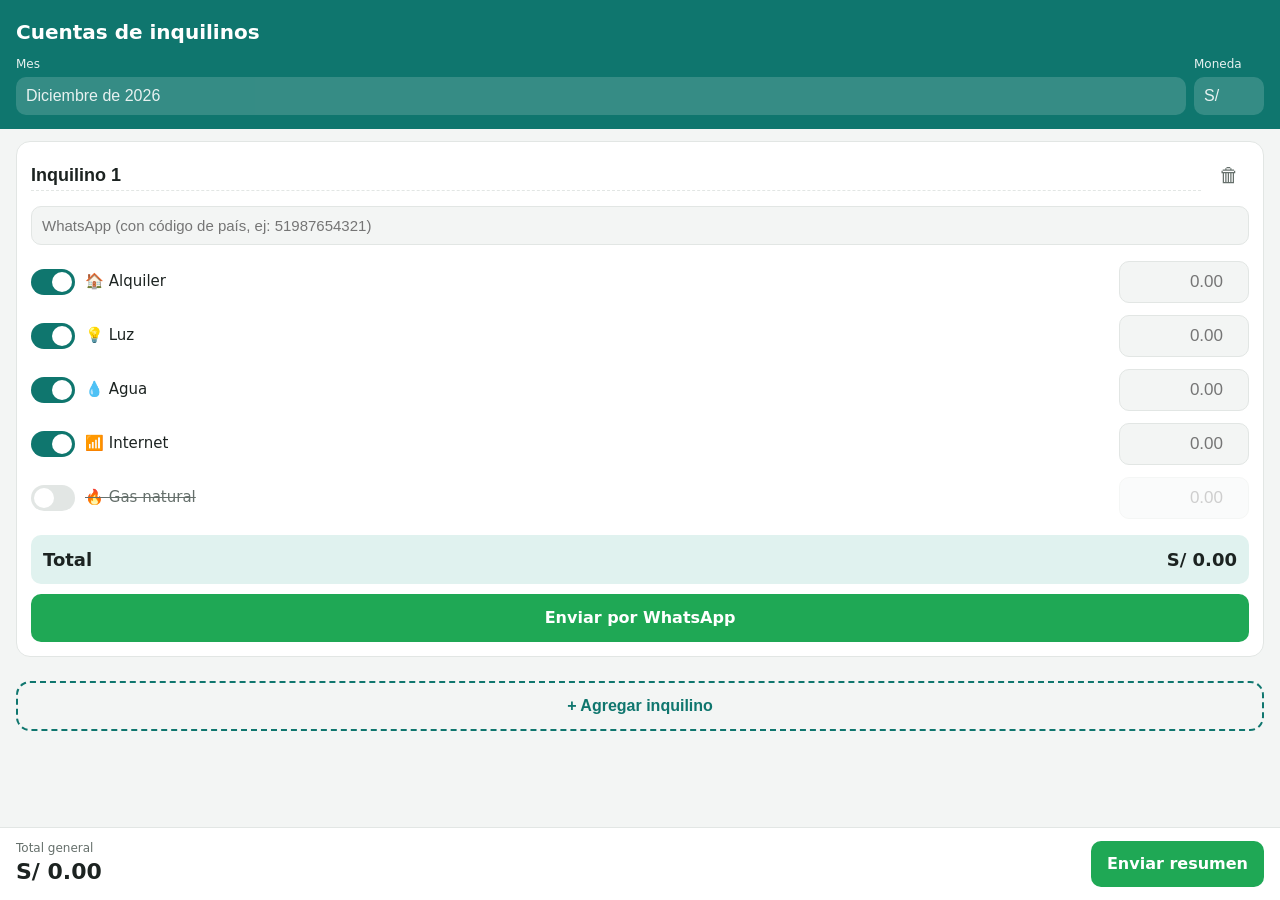
==== demos/cuentas-inquilinos/index.html @ a2b0cf65 "Demo: panel de cuentas de inquilinos Co-Authored-By: Claude Opus 5.5 <noreply@anthropic.com>" ====
<!doctype html>
<html lang="es">
<head>
<meta charset="utf-8">
<meta name="viewport" content="width=device-width, initial-scale=1, viewport-fit=cover">
<meta name="theme-color" content="#0f766e">
<title>Cuentas Inquilinos</title>
<style>
  :root {
    --bg: #f3f5f4;
    --card: #ffffff;
    --text: #1c2321;
    --muted: #66706c;
    --line: #e2e6e4;
    --accent: #0f766e;
    --accent-soft: #e0f2ef;
    --wa: #1fa855;
    --danger: #c0392b;
    --radius: 14px;
  }
  @media (prefers-color-scheme: dark) {
    :root {
      --bg: #121615;
      --card: #1c2220;
      --text: #e9eeec;
      --muted: #9aa5a1;
      --line: #2c3431;
      --accent: #2bb3a3;
      --accent-soft: #1d3330;
      --wa: #25c060;
      --danger: #ef6b5e;
    }
  }
  * { box-sizing: border-box; }
  body {
    margin: 0;
    background: var(--bg);
    color: var(--text);
    font: 16px/1.4 system-ui, -apple-system, "Segoe UI", Roboto, sans-serif;
    padding-bottom: 120px;
  }
  header {
    background: var(--accent);
    color: #fff;
    padding: 18px 16px 14px;
  }
  header h1 { margin: 0 0 10px; font-size: 20px; }
  .top-row { display: flex; gap: 8px; }
  .top-row label { flex: 1; font-size: 12px; opacity: .9; }
  .top-row input {
    width: 100%;
    margin-top: 4px;
    padding: 10px;
    border: 0;
    border-radius: 10px;
    font-size: 16px;
    background: rgba(255,255,255,.18);
    color: #fff;
  }
  .top-row input::placeholder { color: rgba(255,255,255,.7); }
  .top-row .cur { flex: 0 0 70px; }

  main { padding: 12px 16px; display: grid; gap: 12px; }

  .card {
    background: var(--card);
    border-radius: var(--radius);
    padding: 14px;
    border: 1px solid var(--line);
  }
  .card-head { display: flex; gap: 8px; align-items: center; margin-bottom: 10px; }
  .card-head input.name {
    flex: 1;
    font-size: 18px;
    font-weight: 600;
    border: 0;
    border-bottom: 1px dashed var(--line);
    background: transparent;
    color: var(--text);
    padding: 4px 0;
    min-width: 0;
  }
  .icon-btn {
    border: 0;
    background: transparent;
    color: var(--muted);
    font-size: 20px;
    width: 40px;
    height: 40px;
    border-radius: 10px;
    cursor: pointer;
  }
  .icon-btn:active { background: var(--line); }

  .phone {
    width: 100%;
    padding: 10px;
    border: 1px solid var(--line);
    border-radius: 10px;
    background: var(--bg);
    color: var(--text);
    font-size: 15px;
    margin-bottom: 10px;
  }

  .row {
    display: flex;
    align-items: center;
    gap: 10px;
    padding: 6px 0;
  }
  .row .lbl { flex: 1; font-size: 15px; }
  .row input[type=number] {
    width: 130px;
    padding: 10px;
    text-align: right;
    font-size: 17px;
    border: 1px solid var(--line);
    border-radius: 10px;
    background: var(--bg);
    color: var(--text);
  }
  .row.off .lbl { color: var(--muted); text-decoration: line-through; }
  .row.off input[type=number] { opacity: .35; }

  .toggle { position: relative; width: 44px; height: 26px; flex: 0 0 auto; }
  .toggle input { opacity: 0; width: 0; height: 0; }
  .toggle span {
    position: absolute; inset: 0;
    background: var(--line);
    border-radius: 26px;
    transition: .2s;
  }
  .toggle span::after {
    content: "";
    position: absolute;
    width: 20px; height: 20px;
    left: 3px; top: 3px;
    background: #fff;
    border-radius: 50%;
    transition: .2s;
  }
  .toggle input:checked + span { background: var(--accent); }
  .toggle input:checked + span::after { transform: translateX(18px); }

  .subtotal {
    display: flex;
    justify-content: space-between;
    align-items: center;
    margin-top: 10px;
    padding: 12px;
    background: var(--accent-soft);
    border-radius: 10px;
    font-weight: 700;
    font-size: 18px;
  }

  .wa-btn {
    display: flex;
    align-items: center;
    justify-content: center;
    gap: 8px;
    width: 100%;
    margin-top: 10px;
    padding: 13px;
    border: 0;
    border-radius: 10px;
    background: var(--wa);
    color: #fff;
    font-size: 16px;
    font-weight: 600;
    text-decoration: none;
  }

  .add-btn {
    width: 100%;
    padding: 14px;
    border: 2px dashed var(--accent);
    background: transparent;
    color: var(--accent);
    border-radius: var(--radius);
    font-size: 16px;
    font-weight: 600;
    cursor: pointer;
  }

  .footer {
    position: fixed;
    left: 0; right: 0; bottom: 0;
    background: var(--card);
    border-top: 1px solid var(--line);
    padding: 12px 16px calc(12px + env(safe-area-inset-bottom));
    display: flex;
    align-items: center;
    gap: 12px;
  }
  .footer .tot { flex: 1; }
  .footer .tot small { display: block; color: var(--muted); font-size: 12px; }
  .footer .tot b { font-size: 22px; }
  .footer .wa-btn { width: auto; margin: 0; padding: 12px 16px; }
</style>
</head>
<body>

<header>
  <h1>Cuentas de inquilinos</h1>
  <div class="top-row">
    <label>Mes
      <input id="mes" type="text" placeholder="Ej: Noviembre 2026">
    </label>
    <label class="cur">Moneda
      <input id="moneda" type="text" maxlength="4">
    </label>
  </div>
</header>

<main id="lista"></main>

<main>
  <button class="add-btn" id="agregar">+ Agregar inquilino</button>
</main>

<div class="footer">
  <div class="tot">
    <small>Total general</small>
    <b id="total">0.00</b>
  </div>
  <a class="wa-btn" id="waTodos" target="_blank" rel="noopener">Enviar resumen</a>
</div>

<script>
const CONCEPTOS = [
  { key: "alquiler", label: "🏠 Alquiler" },
  { key: "luz",      label: "💡 Luz" },
  { key: "agua",     label: "💧 Agua" },
  { key: "internet", label: "📶 Internet" },
  { key: "gas",      label: "🔥 Gas natural" },
];
const STORE_KEY = "cuentas-inquilinos-v1";

function nuevoInquilino(n) {
  const activos = {};
  const montos = {};
  CONCEPTOS.forEach(c => { activos[c.key] = c.key !== "gas"; montos[c.key] = ""; });
  return { id: Date.now() + Math.random(), nombre: "Inquilino " + n, telefono: "", activos, montos };
}

function mesActual() {
  const s = new Date().toLocaleDateString("es", { month: "long", year: "numeric" });
  return s.charAt(0).toUpperCase() + s.slice(1);
}

let estado = cargar() || { mes: mesActual(), moneda: "S/", inquilinos: [nuevoInquilino(1)] };

function cargar() {
  try { return JSON.parse(localStorage.getItem(STORE_KEY)); } catch (e) { return null; }
}
function guardar() {
  try { localStorage.setItem(STORE_KEY, JSON.stringify(estado)); } catch (e) {}
}

function num(v) { const n = parseFloat(v); return isNaN(n) ? 0 : n; }
function fmt(n) { return estado.moneda + " " + n.toFixed(2); }

function subtotal(inq) {
  return CONCEPTOS.reduce((s, c) => s + (inq.activos[c.key] ? num(inq.montos[c.key]) : 0), 0);
}
function totalGeneral() {
  return estado.inquilinos.reduce((s, i) => s + subtotal(i), 0);
}

function textoInquilino(inq) {
  let t = `*${inq.nombre}* — ${estado.mes}\n`;
  CONCEPTOS.forEach(c => {
    if (inq.activos[c.key] && num(inq.montos[c.key]) > 0) {
      t += `${c.label}: ${fmt(num(inq.montos[c.key]))}\n`;
    }
  });
  t += `*Total: ${fmt(subtotal(inq))}*`;
  return t;
}

function textoGeneral() {
  let t = `*Resumen ${estado.mes}*\n\n`;
  estado.inquilinos.forEach(i => { t += textoInquilino(i) + "\n\n"; });
  t += `*TOTAL GENERAL: ${fmt(totalGeneral())}*`;
  return t;
}

function linkWa(texto, telefono) {
  const tel = (telefono || "").replace(/\D/g, "");
  return `https://wa.me/${tel}?text=${encodeURIComponent(texto)}`;
}

function actualizarTotales() {
  estado.inquilinos.forEach(inq => {
    const card = document.querySelector(`[data-id="${inq.id}"]`);
    if (!card) return;
    card.querySelector(".sub-val").textContent = fmt(subtotal(inq));
    card.querySelector(".wa-btn").href = linkWa(textoInquilino(inq), inq.telefono);
  });
  document.getElementById("total").textContent = fmt(totalGeneral());
  document.getElementById("waTodos").href = linkWa(textoGeneral());
  guardar();
}

function render() {
  const lista = document.getElementById("lista");
  lista.innerHTML = "";
  estado.inquilinos.forEach(inq => {
    const card = document.createElement("div");
    card.className = "card";
    card.dataset.id = inq.id;

    const filas = CONCEPTOS.map(c => `
      <div class="row ${inq.activos[c.key] ? "" : "off"}" data-key="${c.key}">
        <label class="toggle"><input type="checkbox" ${inq.activos[c.key] ? "checked" : ""}><span></span></label>
        <span class="lbl">${c.label}</span>
        <input type="number" inputmode="decimal" step="0.01" min="0" placeholder="0.00"
               value="${inq.montos[c.key]}" ${inq.activos[c.key] ? "" : "disabled"}>
      </div>`).join("");

    card.innerHTML = `
      <div class="card-head">
        <input class="name" type="text">
        <button class="icon-btn borrar" title="Eliminar">🗑</button>
      </div>
      <input class="phone" type="tel" inputmode="tel" placeholder="WhatsApp (con código de país, ej: 51987654321)">
      ${filas}
      <div class="subtotal"><span>Total</span><span class="sub-val"></span></div>
      <a class="wa-btn" target="_blank" rel="noopener">Enviar por WhatsApp</a>
    `;
    card.querySelector(".name").value = inq.nombre;
    card.querySelector(".phone").value = inq.telefono;

    card.querySelector(".name").addEventListener("input", e => { inq.nombre = e.target.value; actualizarTotales(); });
    card.querySelector(".phone").addEventListener("input", e => { inq.telefono = e.target.value; actualizarTotales(); });
    card.querySelector(".borrar").addEventListener("click", () => {
      if (confirm(`¿Eliminar a ${inq.nombre}?`)) {
        estado.inquilinos = estado.inquilinos.filter(i => i !== inq);
        render();
      }
    });

    card.querySelectorAll(".row").forEach(row => {
      const key = row.dataset.key;
      const chk = row.querySelector("input[type=checkbox]");
      const monto = row.querySelector("input[type=number]");
      chk.addEventListener("change", () => {
        inq.activos[key] = chk.checked;
        row.classList.toggle("off", !chk.checked);
        monto.disabled = !chk.checked;
        actualizarTotales();
      });
      monto.addEventListener("input", () => { inq.montos[key] = monto.value; actualizarTotales(); });
    });

    lista.appendChild(card);
  });
  actualizarTotales();
}

document.getElementById("mes").value = estado.mes;
document.getElementById("moneda").value = estado.moneda;
document.getElementById("mes").addEventListener("input", e => { estado.mes = e.target.value; actualizarTotales(); });
document.getElementById("moneda").addEventListener("input", e => { estado.moneda = e.target.value; actualizarTotales(); });
document.getElementById("agregar").addEventListener("click", () => {
  estado.inquilinos.push(nuevoInquilino(estado.inquilinos.length + 1));
  render();
  window.scrollTo({ top: document.body.scrollHeight, behavior: "smooth" });
});

render();
</script>
</body>
</html>
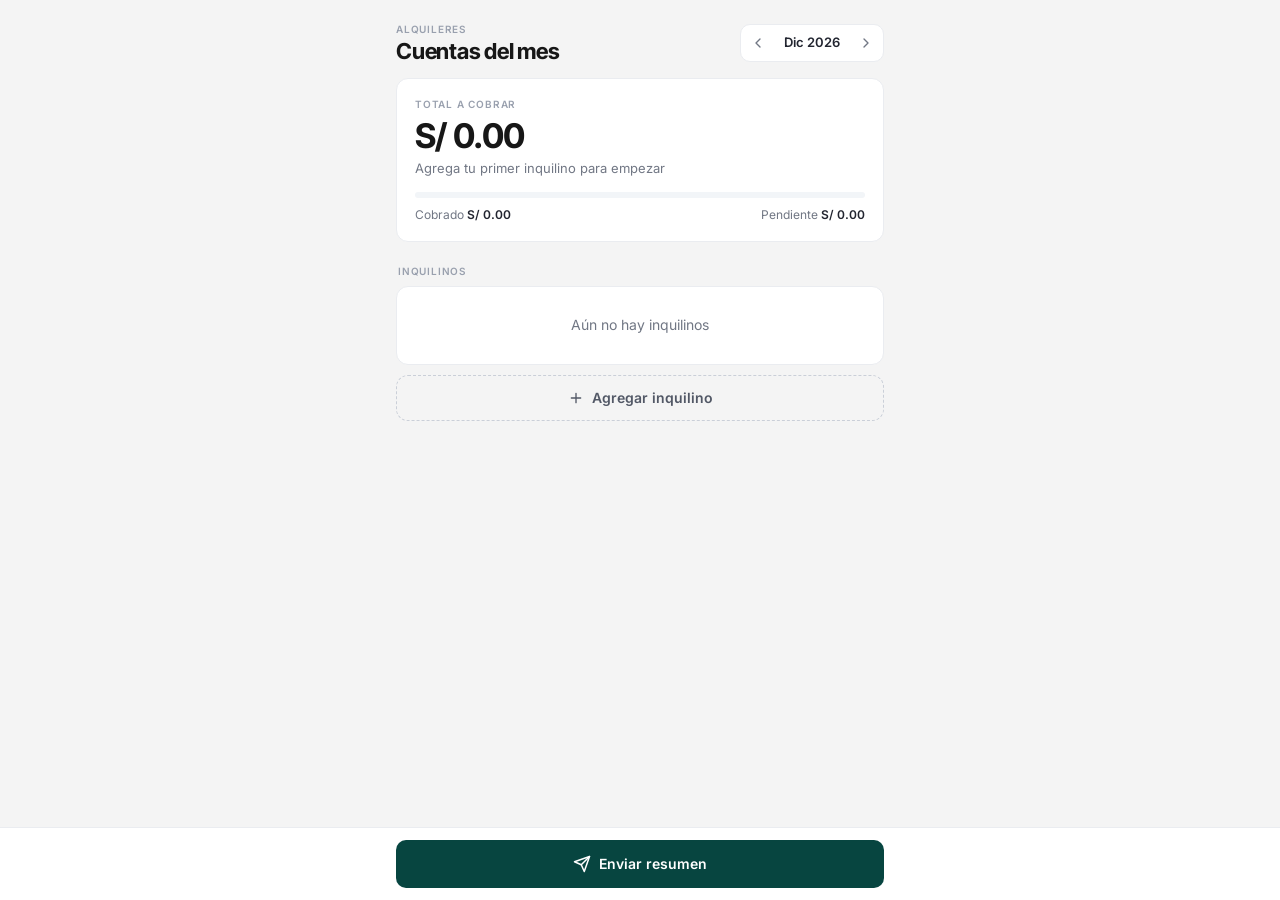
==== commit d71c1302: "Demo cuentas: rediseño con hoja de edición, meses y estado de pago Co-Authored-By: Claude Opus 5.5 <" ====
--- a/demos/cuentas-inquilinos/index.html
+++ b/demos/cuentas-inquilinos/index.html
@@ -3,372 +3,502 @@
 <head>
 <meta charset="utf-8">
 <meta name="viewport" content="width=device-width, initial-scale=1, viewport-fit=cover">
-<meta name="theme-color" content="#0f766e">
-<title>Cuentas Inquilinos</title>
+<meta name="theme-color" content="#f4f4f4">
+<title>Cuentas del mes</title>
+<link rel="preconnect" href="https://fonts.googleapis.com">
+<link rel="preconnect" href="https://fonts.gstatic.com" crossorigin>
+<link href="https://fonts.googleapis.com/css2?family=Inter:wght@400;500;600;700&family=Inter+Tight:wght@600;700&display=swap" rel="stylesheet">
 <style>
   :root {
-    --bg: #f3f5f4;
-    --card: #ffffff;
-    --text: #1c2321;
-    --muted: #66706c;
-    --line: #e2e6e4;
-    --accent: #0f766e;
-    --accent-soft: #e0f2ef;
-    --wa: #1fa855;
-    --danger: #c0392b;
-    --radius: 14px;
+    --brand: #074540;
+    --brand-dark: #053330;
+    --brand-tint: #e8f0ef;
+    --ink-950: #171717;
+    --ink-900: #222530;
+    --ink-700: #2b303b;
+    --ink-600: #525866;
+    --ink-500: #717784;
+    --ink-400: #99a0ae;
+    --ink-300: #cacfd8;
+    --ink-200: #eaecf0;
+    --ink-100: #f2f5f8;
+    --ink-50: #f5f7fa;
+    --ok: #1fc16b;
+    --ok-soft: #e3f7ec;
+    --ok-dark: #178c4e;
+    --err: #e93544;
+    --err-soft: #ffebec;
+    --wa: #1daf61;
+    --bg: #f4f4f4;
+    --display: "Inter Tight", "Inter", system-ui, sans-serif;
   }
-  @media (prefers-color-scheme: dark) {
-    :root {
-      --bg: #121615;
-      --card: #1c2220;
-      --text: #e9eeec;
-      --muted: #9aa5a1;
-      --line: #2c3431;
-      --accent: #2bb3a3;
-      --accent-soft: #1d3330;
-      --wa: #25c060;
-      --danger: #ef6b5e;
-    }
-  }
-  * { box-sizing: border-box; }
+  * { box-sizing: border-box; -webkit-tap-highlight-color: transparent; }
+  html { color-scheme: light; }
   body {
     margin: 0;
     background: var(--bg);
-    color: var(--text);
-    font: 16px/1.4 system-ui, -apple-system, "Segoe UI", Roboto, sans-serif;
-    padding-bottom: 120px;
+    color: var(--ink-900);
+    font: 14px/1.45 "Inter", system-ui, -apple-system, sans-serif;
+    padding-bottom: calc(96px + env(safe-area-inset-bottom));
   }
-  header {
-    background: var(--accent);
-    color: #fff;
-    padding: 18px 16px 14px;
+  button, input { font: inherit; color: inherit; }
+  button { cursor: pointer; }
+  svg { display: block; }
+  .wrap { max-width: 520px; margin: 0 auto; padding: 0 16px; }
+
+  /* Encabezado */
+  .top { padding: 22px 0 14px; display: flex; align-items: center; gap: 12px; }
+  .top .eyebrow { font-size: 10px; font-weight: 600; letter-spacing: .08em; text-transform: uppercase; color: var(--ink-400); }
+  .top h1 { margin: 2px 0 0; font: 700 22px/1.15 var(--display); letter-spacing: -.01em; color: var(--ink-950); }
+  .month {
+    margin-left: auto;
+    display: flex; align-items: center;
+    background: #fff; border: 1px solid var(--ink-200); border-radius: 10px;
+    height: 38px;
   }
-  header h1 { margin: 0 0 10px; font-size: 20px; }
-  .top-row { display: flex; gap: 8px; }
-  .top-row label { flex: 1; font-size: 12px; opacity: .9; }
-  .top-row input {
-    width: 100%;
-    margin-top: 4px;
-    padding: 10px;
-    border: 0;
-    border-radius: 10px;
-    font-size: 16px;
-    background: rgba(255,255,255,.18);
-    color: #fff;
-  }
-  .top-row input::placeholder { color: rgba(255,255,255,.7); }
-  .top-row .cur { flex: 0 0 70px; }
-
-  main { padding: 12px 16px; display: grid; gap: 12px; }
-
-  .card {
-    background: var(--card);
-    border-radius: var(--radius);
-    padding: 14px;
-    border: 1px solid var(--line);
-  }
-  .card-head { display: flex; gap: 8px; align-items: center; margin-bottom: 10px; }
-  .card-head input.name {
-    flex: 1;
-    font-size: 18px;
-    font-weight: 600;
-    border: 0;
-    border-bottom: 1px dashed var(--line);
-    background: transparent;
-    color: var(--text);
-    padding: 4px 0;
-    min-width: 0;
-  }
-  .icon-btn {
-    border: 0;
-    background: transparent;
-    color: var(--muted);
-    font-size: 20px;
-    width: 40px;
-    height: 40px;
-    border-radius: 10px;
-    cursor: pointer;
-  }
-  .icon-btn:active { background: var(--line); }
-
-  .phone {
-    width: 100%;
-    padding: 10px;
-    border: 1px solid var(--line);
-    border-radius: 10px;
-    background: var(--bg);
-    color: var(--text);
-    font-size: 15px;
-    margin-bottom: 10px;
-  }
-
-  .row {
-    display: flex;
-    align-items: center;
-    gap: 10px;
-    padding: 6px 0;
-  }
-  .row .lbl { flex: 1; font-size: 15px; }
-  .row input[type=number] {
-    width: 130px;
-    padding: 10px;
-    text-align: right;
-    font-size: 17px;
-    border: 1px solid var(--line);
-    border-radius: 10px;
-    background: var(--bg);
-    color: var(--text);
-  }
-  .row.off .lbl { color: var(--muted); text-decoration: line-through; }
-  .row.off input[type=number] { opacity: .35; }
-
-  .toggle { position: relative; width: 44px; height: 26px; flex: 0 0 auto; }
-  .toggle input { opacity: 0; width: 0; height: 0; }
-  .toggle span {
-    position: absolute; inset: 0;
-    background: var(--line);
-    border-radius: 26px;
-    transition: .2s;
-  }
-  .toggle span::after {
-    content: "";
-    position: absolute;
-    width: 20px; height: 20px;
-    left: 3px; top: 3px;
-    background: #fff;
-    border-radius: 50%;
-    transition: .2s;
-  }
-  .toggle input:checked + span { background: var(--accent); }
-  .toggle input:checked + span::after { transform: translateX(18px); }
-
-  .subtotal {
-    display: flex;
-    justify-content: space-between;
-    align-items: center;
-    margin-top: 10px;
-    padding: 12px;
-    background: var(--accent-soft);
-    border-radius: 10px;
-    font-weight: 700;
-    font-size: 18px;
-  }
-
-  .wa-btn {
-    display: flex;
-    align-items: center;
-    justify-content: center;
-    gap: 8px;
-    width: 100%;
-    margin-top: 10px;
-    padding: 13px;
-    border: 0;
-    border-radius: 10px;
-    background: var(--wa);
-    color: #fff;
-    font-size: 16px;
-    font-weight: 600;
-    text-decoration: none;
-  }
-
-  .add-btn {
-    width: 100%;
-    padding: 14px;
-    border: 2px dashed var(--accent);
-    background: transparent;
-    color: var(--accent);
-    border-radius: var(--radius);
-    font-size: 16px;
-    font-weight: 600;
-    cursor: pointer;
-  }
-
-  .footer {
-    position: fixed;
-    left: 0; right: 0; bottom: 0;
-    background: var(--card);
-    border-top: 1px solid var(--line);
-    padding: 12px 16px calc(12px + env(safe-area-inset-bottom));
-    display: flex;
-    align-items: center;
-    gap: 12px;
-  }
-  .footer .tot { flex: 1; }
-  .footer .tot small { display: block; color: var(--muted); font-size: 12px; }
-  .footer .tot b { font-size: 22px; }
-  .footer .wa-btn { width: auto; margin: 0; padding: 12px 16px; }
+  .month button { width: 34px; height: 100%; border: 0; background: none; color: var(--ink-500); display: grid; place-items: center; }
+  .month span { font-size: 13px; font-weight: 600; min-width: 74px; text-align: center; color: var(--ink-900); text-transform: capitalize; }
+
+  /* Resumen */
+  .card { background: #fff; border: 1px solid var(--ink-200); border-radius: 12px; }
+  .summary { padding: 18px; }
+  .label { font-size: 10px; font-weight: 600; letter-spacing: .08em; text-transform: uppercase; color: var(--ink-400); }
+  .big { font: 700 34px/1.1 var(--display); letter-spacing: -.02em; color: var(--ink-950); margin-top: 6px; }
+  .meta { color: var(--ink-500); font-size: 13px; margin-top: 4px; }
+  .progress { height: 6px; border-radius: 999px; background: var(--ink-100); overflow: hidden; margin-top: 14px; }
+  .progress i { display: block; height: 100%; background: var(--ok); border-radius: 999px; transition: width .3s; }
+  .split { display: flex; justify-content: space-between; font-size: 12px; color: var(--ink-500); margin-top: 8px; }
+  .split b { color: var(--ink-900); font-weight: 600; }
+  [hidden] { display: none !important; }
+  .breakdown { display: flex; flex-wrap: wrap; gap: 1px; background: var(--ink-200); border-top: 1px solid var(--ink-200); border-radius: 0 0 12px 12px; overflow: hidden; }
+  .breakdown div { flex: 1 1 30%; background: #fff; padding: 10px 12px; }
+  .breakdown span { display: block; font-size: 11px; color: var(--ink-500); }
+  .breakdown b { font-size: 13px; font-weight: 600; color: var(--ink-900); }
+
+  /* Lista */
+  .section { display: flex; align-items: center; justify-content: space-between; margin: 22px 2px 8px; }
+  .link-btn { border: 0; background: none; color: var(--brand); font-size: 13px; font-weight: 600; padding: 6px 0; }
+  .list { overflow: hidden; }
+  .item { display: flex; align-items: center; gap: 12px; padding: 14px; border: 0; background: none; width: 100%; text-align: left; }
+  .item + .item { border-top: 1px solid var(--ink-100); }
+  .item:active { background: var(--ink-50); }
+  .avatar { width: 38px; height: 38px; border-radius: 999px; background: var(--brand-tint); color: var(--brand); display: grid; place-items: center; font-weight: 600; font-size: 13px; flex-shrink: 0; }
+  .item .info { flex: 1; min-width: 0; }
+  .item .name { font-weight: 600; color: var(--ink-950); white-space: nowrap; overflow: hidden; text-overflow: ellipsis; }
+  .item .sub { font-size: 12px; color: var(--ink-500); margin-top: 1px; }
+  .item .amt { text-align: right; }
+  .item .amt b { display: block; font-weight: 600; color: var(--ink-950); }
+  .pill { display: inline-block; font-size: 10px; font-weight: 600; letter-spacing: .04em; padding: 3px 7px; border-radius: 999px; margin-top: 3px; }
+  .pill.ok { background: var(--ok-soft); color: var(--ok-dark); }
+  .pill.wait { background: var(--ink-100); color: var(--ink-500); }
+  .empty { padding: 28px 16px; text-align: center; color: var(--ink-500); }
+
+  .ghost { width: 100%; margin-top: 10px; height: 46px; border: 1px dashed var(--ink-300); border-radius: 12px; background: transparent; color: var(--ink-600); font-weight: 600; display: flex; align-items: center; justify-content: center; gap: 8px; }
+
+  /* Barra inferior */
+  .bar { position: fixed; left: 0; right: 0; bottom: 0; background: rgba(255,255,255,.94); backdrop-filter: blur(10px); border-top: 1px solid var(--ink-200); padding: 12px 0 calc(12px + env(safe-area-inset-bottom)); }
+  .bar .wrap { display: flex; gap: 10px; }
+  .btn { height: 48px; border-radius: 10px; border: 1px solid transparent; font-weight: 600; font-size: 14px; display: inline-flex; align-items: center; justify-content: center; gap: 8px; text-decoration: none; padding: 0 16px; }
+  .btn-primary { background: var(--brand); color: #fff; flex: 1; }
+  .btn-primary:active { background: var(--brand-dark); }
+  .btn-wa { background: var(--wa); color: #fff; width: 100%; }
+  .btn-light { background: #fff; color: var(--ink-700); border-color: var(--ink-200); }
+  .btn-danger { background: none; color: var(--err); border-color: transparent; width: 100%; }
+  .btn-danger.confirm { background: var(--err-soft); }
+
+  /* Hoja de edición */
+  .scrim { position: fixed; inset: 0; background: rgba(23,23,23,.36); opacity: 0; pointer-events: none; transition: opacity .2s; z-index: 10; }
+  .sheet { position: fixed; left: 0; right: 0; bottom: 0; max-height: 92vh; overflow-y: auto; background: #fff; border-radius: 18px 18px 0 0; transform: translateY(100%); transition: transform .25s cubic-bezier(.2,.8,.2,1); z-index: 11; padding-bottom: env(safe-area-inset-bottom); }
+  .open .scrim { opacity: 1; pointer-events: auto; }
+  .open .sheet { transform: none; }
+  .sheet .wrap { padding-top: 8px; padding-bottom: 18px; }
+  .grip { width: 36px; height: 4px; border-radius: 4px; background: var(--ink-200); margin: 0 auto 12px; }
+  .sheet-head { display: flex; align-items: center; justify-content: space-between; margin-bottom: 14px; }
+  .sheet-head h2 { margin: 0; font: 700 18px/1.2 var(--display); color: var(--ink-950); }
+  .close { width: 36px; height: 36px; border-radius: 10px; border: 1px solid var(--ink-200); background: #fff; color: var(--ink-500); display: grid; place-items: center; }
+
+  .field { margin-bottom: 12px; }
+  .field label { display: block; font-size: 12px; font-weight: 500; color: var(--ink-600); margin-bottom: 6px; }
+  .input { width: 100%; height: 46px; padding: 0 12px; border: 1px solid var(--ink-200); border-radius: 10px; background: #fff; font-size: 16px; color: var(--ink-900); outline: none; transition: border-color .15s, box-shadow .15s; }
+  .input:focus { border-color: var(--brand); box-shadow: 0 0 0 3px rgba(7,69,64,.15); }
+
+  .concepts { border: 1px solid var(--ink-200); border-radius: 12px; margin: 16px 0 12px; }
+  .concept { display: flex; align-items: center; gap: 10px; padding: 8px 10px 8px 12px; min-height: 58px; }
+  .concept + .concept { border-top: 1px solid var(--ink-100); }
+  .concept .ico { width: 32px; height: 32px; border-radius: 8px; background: var(--ink-100); color: var(--ink-600); display: grid; place-items: center; flex-shrink: 0; }
+  .concept .cname { flex: 1; font-weight: 500; color: var(--ink-900); }
+  .concept .money { position: relative; width: 120px; }
+  .concept .money span { position: absolute; left: 10px; top: 50%; transform: translateY(-50%); color: var(--ink-400); font-size: 14px; pointer-events: none; }
+  .concept .money input { width: 100%; height: 42px; padding: 0 10px 0 30px; text-align: right; border: 1px solid var(--ink-200); border-radius: 9px; font-size: 16px; font-variant-numeric: tabular-nums; outline: none; background: #fff; }
+  .concept .money input:focus { border-color: var(--brand); box-shadow: 0 0 0 3px rgba(7,69,64,.15); }
+  .concept.off .cname { color: var(--ink-400); }
+  .concept.off .ico { opacity: .5; }
+  .concept.off .money { display: none; }
+  .concept .add { border: 1px solid var(--ink-200); background: #fff; border-radius: 8px; height: 34px; padding: 0 12px; font-size: 13px; font-weight: 600; color: var(--brand); }
+  .concept:not(.off) .add { display: none; }
+  .concept .rm { border: 0; background: none; color: var(--ink-400); width: 28px; height: 28px; display: grid; place-items: center; margin-left: -4px; }
+  .concept.off .rm { display: none; }
+
+  .total-row { display: flex; align-items: baseline; justify-content: space-between; padding: 4px 2px 14px; }
+  .total-row b { font: 700 24px var(--display); color: var(--ink-950); letter-spacing: -.01em; }
+
+  .check { display: flex; align-items: center; gap: 12px; padding: 12px; border: 1px solid var(--ink-200); border-radius: 12px; margin-bottom: 10px; }
+  .check .t { flex: 1; }
+  .check .t b { display: block; font-weight: 600; color: var(--ink-900); }
+  .check .t span { font-size: 12px; color: var(--ink-500); }
+  .switch { position: relative; width: 44px; height: 26px; flex-shrink: 0; }
+  .switch input { position: absolute; opacity: 0; inset: 0; margin: 0; cursor: pointer; z-index: 1; }
+  .switch i { position: absolute; inset: 0; background: var(--ink-300); border-radius: 26px; transition: background .2s; }
+  .switch i::after { content: ""; position: absolute; width: 20px; height: 20px; left: 3px; top: 3px; background: #fff; border-radius: 50%; box-shadow: 0 1px 2px rgba(0,0,0,.2); transition: transform .2s; }
+  .switch input:checked + i { background: var(--ok); }
+  .switch input:checked + i::after { transform: translateX(18px); }
+  .stack { display: grid; gap: 8px; }
+
+  .toast { position: fixed; left: 50%; bottom: calc(84px + env(safe-area-inset-bottom)); transform: translate(-50%, 20px); background: var(--ink-950); color: #fff; padding: 10px 14px; border-radius: 10px; font-size: 13px; opacity: 0; transition: .2s; pointer-events: none; z-index: 20; white-space: nowrap; }
+  .toast.show { opacity: 1; transform: translate(-50%, 0); }
 </style>
 </head>
 <body>
 
-<header>
-  <h1>Cuentas de inquilinos</h1>
-  <div class="top-row">
-    <label>Mes
-      <input id="mes" type="text" placeholder="Ej: Noviembre 2026">
-    </label>
-    <label class="cur">Moneda
-      <input id="moneda" type="text" maxlength="4">
-    </label>
+<div class="wrap">
+  <header class="top">
+    <div>
+      <div class="eyebrow">Alquileres</div>
+      <h1>Cuentas del mes</h1>
+    </div>
+    <div class="month">
+      <button id="prev" aria-label="Mes anterior"><svg width="16" height="16" viewBox="0 0 24 24" fill="none" stroke="currentColor" stroke-width="2" stroke-linecap="round" stroke-linejoin="round"><path d="m15 18-6-6 6-6"/></svg></button>
+      <span id="mes"></span>
+      <button id="next" aria-label="Mes siguiente"><svg width="16" height="16" viewBox="0 0 24 24" fill="none" stroke="currentColor" stroke-width="2" stroke-linecap="round" stroke-linejoin="round"><path d="m9 18 6-6-6-6"/></svg></button>
+    </div>
+  </header>
+
+  <section class="card">
+    <div class="summary">
+      <div class="label">Total a cobrar</div>
+      <div class="big" id="total">S/ 0.00</div>
+      <div class="meta" id="meta"></div>
+      <div class="progress"><i id="bar" style="width:0"></i></div>
+      <div class="split"><span>Cobrado <b id="cobrado">S/ 0.00</b></span><span>Pendiente <b id="pendiente">S/ 0.00</b></span></div>
+    </div>
+    <div class="breakdown" id="breakdown"></div>
+  </section>
+
+  <div class="section">
+    <div class="label">Inquilinos</div>
+    <button class="link-btn" id="copiarMes" hidden>Copiar del mes anterior</button>
   </div>
-</header>
-
-<main id="lista"></main>
-
-<main>
-  <button class="add-btn" id="agregar">+ Agregar inquilino</button>
-</main>
-
-<div class="footer">
-  <div class="tot">
-    <small>Total general</small>
-    <b id="total">0.00</b>
+  <section class="card list" id="lista"></section>
+  <button class="ghost" id="agregar">
+    <svg width="16" height="16" viewBox="0 0 24 24" fill="none" stroke="currentColor" stroke-width="2" stroke-linecap="round"><path d="M12 5v14M5 12h14"/></svg>
+    Agregar inquilino
+  </button>
+</div>
+
+<div class="bar">
+  <div class="wrap">
+    <a class="btn btn-primary" id="enviarResumen" target="_blank" rel="noopener">
+      <svg width="18" height="18" viewBox="0 0 24 24" fill="none" stroke="currentColor" stroke-width="2" stroke-linecap="round" stroke-linejoin="round"><path d="M22 2 11 13"/><path d="M22 2 15 22l-4-9-9-4 20-7z"/></svg>
+      Enviar resumen
+    </a>
   </div>
-  <a class="wa-btn" id="waTodos" target="_blank" rel="noopener">Enviar resumen</a>
 </div>
 
+<div id="hoja">
+  <div class="scrim" id="scrim"></div>
+  <div class="sheet" role="dialog" aria-modal="true" aria-labelledby="hojaTitulo">
+    <div class="wrap">
+      <div class="grip"></div>
+      <div class="sheet-head">
+        <h2 id="hojaTitulo">Inquilino</h2>
+        <button class="close" id="cerrar" aria-label="Cerrar"><svg width="16" height="16" viewBox="0 0 24 24" fill="none" stroke="currentColor" stroke-width="2" stroke-linecap="round"><path d="M18 6 6 18M6 6l12 12"/></svg></button>
+      </div>
+
+      <div class="field">
+        <label for="fNombre">Nombre o habitación</label>
+        <input class="input" id="fNombre" type="text" placeholder="Ej: Juan · Cuarto 2" autocomplete="off">
+      </div>
+      <div class="field">
+        <label for="fTel">WhatsApp</label>
+        <input class="input" id="fTel" type="tel" inputmode="tel" placeholder="987 654 321" autocomplete="off">
+      </div>
+
+      <div class="concepts" id="conceptos"></div>
+
+      <div class="total-row"><span class="label">Total del inquilino</span><b id="fTotal">S/ 0.00</b></div>
+
+      <div class="check">
+        <div class="t"><b>Ya pagó este mes</b><span>Márcalo cuando te transfiera</span></div>
+        <label class="switch"><input type="checkbox" id="fPagado"><i></i></label>
+      </div>
+
+      <div class="stack">
+        <a class="btn btn-wa" id="fWa" target="_blank" rel="noopener">
+          <svg width="18" height="18" viewBox="0 0 24 24" fill="currentColor"><path d="M17.5 14.4c-.3-.1-1.8-.9-2-1-.3-.1-.5-.1-.7.1-.2.3-.8 1-.9 1.2-.2.2-.3.2-.6.1-.3-.1-1.3-.5-2.4-1.5-.9-.8-1.5-1.8-1.7-2.1-.2-.3 0-.5.1-.6l.4-.5c.2-.2.2-.3.3-.5.1-.2 0-.4 0-.5l-.9-2.2c-.2-.6-.5-.5-.7-.5h-.6c-.2 0-.5.1-.8.4-.3.3-1 1-1 2.5s1.1 2.9 1.2 3.1c.1.2 2.1 3.2 5.1 4.5.7.3 1.3.5 1.7.6.7.2 1.4.2 1.9.1.6-.1 1.8-.7 2-1.4.2-.7.2-1.3.2-1.4-.1-.2-.3-.3-.6-.4zM12 21.8c-1.8 0-3.5-.5-5-1.4l-.4-.2-3.7 1 1-3.6-.2-.4C2.7 15.6 2.2 13.8 2.2 12 2.2 6.6 6.6 2.2 12 2.2c2.6 0 5.1 1 6.9 2.9 1.8 1.8 2.9 4.3 2.9 6.9 0 5.4-4.4 9.8-9.8 9.8zm8.4-18.2C18.1 1.3 15.2.2 12 .2 5.5.2.2 5.5.2 12c0 2.1.5 4.1 1.6 5.9L.1 24l6.3-1.6c1.7.9 3.7 1.4 5.6 1.4 6.5 0 11.8-5.3 11.8-11.8 0-3.2-1.2-6.1-3.4-8.4z"/></svg>
+          Enviarle su cuenta
+        </a>
+        <button class="btn btn-danger" id="fBorrar">Eliminar inquilino</button>
+      </div>
+    </div>
+  </div>
+</div>
+
+<div class="toast" id="toast"></div>
+
 <script>
+const ICONOS = {
+  home: '<path d="M3 10.5 12 3l9 7.5V20a1 1 0 0 1-1 1h-5v-6h-6v6H4a1 1 0 0 1-1-1z"/>',
+  bolt: '<path d="M13 2 4 14h7l-1 8 9-12h-7z"/>',
+  drop: '<path d="M12 2.7c3.5 4 6 7.3 6 10.3a6 6 0 0 1-12 0c0-3 2.5-6.3 6-10.3z"/>',
+  wifi: '<path d="M5 12.6a10 10 0 0 1 14 0M8.5 16a5 5 0 0 1 7 0M2 9a15 15 0 0 1 20 0"/><circle cx="12" cy="19.5" r=".8" fill="currentColor"/>',
+  flame: '<path d="M12 22c4 0 7-2.7 7-6.5 0-3.8-3-6.2-4-9.5-1.3 1.5-2 3-2 4.5C11 9 9.5 7 9.5 4.5 6.5 7 5 10.5 5 15.5 5 19.3 8 22 12 22z"/>',
+};
 const CONCEPTOS = [
-  { key: "alquiler", label: "🏠 Alquiler" },
-  { key: "luz",      label: "💡 Luz" },
-  { key: "agua",     label: "💧 Agua" },
-  { key: "internet", label: "📶 Internet" },
-  { key: "gas",      label: "🔥 Gas natural" },
+  { key: "alquiler", nombre: "Alquiler",     icono: "home",  fijo: true },
+  { key: "luz",      nombre: "Luz",          icono: "bolt" },
+  { key: "agua",     nombre: "Agua",         icono: "drop" },
+  { key: "internet", nombre: "Internet",     icono: "wifi" },
+  { key: "gas",      nombre: "Gas natural",  icono: "flame" },
 ];
-const STORE_KEY = "cuentas-inquilinos-v1";
-
-function nuevoInquilino(n) {
-  const activos = {};
-  const montos = {};
-  CONCEPTOS.forEach(c => { activos[c.key] = c.key !== "gas"; montos[c.key] = ""; });
-  return { id: Date.now() + Math.random(), nombre: "Inquilino " + n, telefono: "", activos, montos };
-}
-
-function mesActual() {
-  const s = new Date().toLocaleDateString("es", { month: "long", year: "numeric" });
-  return s.charAt(0).toUpperCase() + s.slice(1);
-}
-
-let estado = cargar() || { mes: mesActual(), moneda: "S/", inquilinos: [nuevoInquilino(1)] };
+const STORE_KEY = "cuentas-alquiler-v2";
+const MONEDA = "S/";
+
+const $ = id => document.getElementById(id);
+const svg = (k, s = 16) => `<svg width="${s}" height="${s}" viewBox="0 0 24 24" fill="none" stroke="currentColor" stroke-width="1.8" stroke-linecap="round" stroke-linejoin="round">${ICONOS[k]}</svg>`;
+
+// Estado: inquilinos (datos fijos) + meses ("2026-11" -> { id: { montos, pagado } })
+let db = cargar() || { inquilinos: [], meses: {} };
+let mesKey = claveMes(new Date());
+let editando = null;
 
 function cargar() {
   try { return JSON.parse(localStorage.getItem(STORE_KEY)); } catch (e) { return null; }
 }
 function guardar() {
-  try { localStorage.setItem(STORE_KEY, JSON.stringify(estado)); } catch (e) {}
-}
-
-function num(v) { const n = parseFloat(v); return isNaN(n) ? 0 : n; }
-function fmt(n) { return estado.moneda + " " + n.toFixed(2); }
-
-function subtotal(inq) {
-  return CONCEPTOS.reduce((s, c) => s + (inq.activos[c.key] ? num(inq.montos[c.key]) : 0), 0);
-}
-function totalGeneral() {
-  return estado.inquilinos.reduce((s, i) => s + subtotal(i), 0);
-}
+  try { localStorage.setItem(STORE_KEY, JSON.stringify(db)); } catch (e) {}
+}
+
+function claveMes(d) { return d.getFullYear() + "-" + String(d.getMonth() + 1).padStart(2, "0"); }
+function mover(key, delta) {
+  const [y, m] = key.split("-").map(Number);
+  return claveMes(new Date(y, m - 1 + delta, 1));
+}
+function nombreMes(key, largo) {
+  const [y, m] = key.split("-").map(Number);
+  return new Date(y, m - 1, 1).toLocaleDateString("es-PE", { month: largo ? "long" : "short", year: "numeric" }).replace(".", "").replace(" de ", " ");
+}
+
+function num(v) { const n = parseFloat(String(v).replace(",", ".")); return isNaN(n) ? 0 : n; }
+function fmt(n) { return MONEDA + " " + n.toLocaleString("es-PE", { minimumFractionDigits: 2, maximumFractionDigits: 2 }); }
+function iniciales(s) { return (s || "?").trim().replace(/[^\p{L}\s]/gu, " ").split(/\s+/).filter(Boolean).slice(0, 2).map(w => w[0]).join("").toUpperCase() || "?"; }
+
+function registro(inq, key = mesKey) {
+  const mes = db.meses[key] || (db.meses[key] = {});
+  if (!mes[inq.id]) {
+    // Nuevo mes: el alquiler se repite, el resto queda en blanco
+    const anterior = db.meses[mover(key, -1)]?.[inq.id];
+    const montos = {};
+    inq.conceptos.forEach(k => { montos[k] = k === "alquiler" && anterior ? anterior.montos.alquiler : ""; });
+    mes[inq.id] = { montos, pagado: false };
+  }
+  return mes[inq.id];
+}
+function totalDe(inq, key = mesKey) {
+  const r = registro(inq, key);
+  return inq.conceptos.reduce((s, k) => s + num(r.montos[k]), 0);
+}
+
+function telefonoWa(t) {
+  let d = (t || "").replace(/\D/g, "");
+  if (d.length === 9 && d[0] === "9") d = "51" + d; // celular peruano sin código
+  return d;
+}
+function linkWa(texto, tel) { return `https://wa.me/${telefonoWa(tel)}?text=${encodeURIComponent(texto)}`; }
 
 function textoInquilino(inq) {
-  let t = `*${inq.nombre}* — ${estado.mes}\n`;
+  const r = registro(inq);
+  const lineas = [`Hola ${inq.nombre.split(/[\s·]/)[0]}, te paso la cuenta de ${nombreMes(mesKey, true)}:`, ""];
   CONCEPTOS.forEach(c => {
-    if (inq.activos[c.key] && num(inq.montos[c.key]) > 0) {
-      t += `${c.label}: ${fmt(num(inq.montos[c.key]))}\n`;
+    if (inq.conceptos.includes(c.key) && num(r.montos[c.key]) > 0) lineas.push(`• ${c.nombre}: ${fmt(num(r.montos[c.key]))}`);
+  });
+  lineas.push("", `*Total: ${fmt(totalDe(inq))}*`, "", "Gracias.");
+  return lineas.join("\n");
+}
+function textoResumen() {
+  const lineas = [`*Resumen ${nombreMes(mesKey, true)}*`, ""];
+  db.inquilinos.forEach(inq => {
+    lineas.push(`${inq.nombre}: ${fmt(totalDe(inq))}${registro(inq).pagado ? " ✓" : ""}`);
+  });
+  const t = db.inquilinos.reduce((s, i) => s + totalDe(i), 0);
+  const c = db.inquilinos.filter(i => registro(i).pagado).reduce((s, i) => s + totalDe(i), 0);
+  lineas.push("", `*Total: ${fmt(t)}*`, `Cobrado: ${fmt(c)}`, `Pendiente: ${fmt(t - c)}`);
+  return lineas.join("\n");
+}
+
+function render() {
+  $("mes").textContent = nombreMes(mesKey);
+  const inqs = db.inquilinos;
+  const total = inqs.reduce((s, i) => s + totalDe(i), 0);
+  const pagados = inqs.filter(i => registro(i).pagado);
+  const cobrado = pagados.reduce((s, i) => s + totalDe(i), 0);
+
+  $("total").textContent = fmt(total);
+  $("meta").textContent = inqs.length
+    ? `${inqs.length} ${inqs.length === 1 ? "inquilino" : "inquilinos"} · ${pagados.length} ${pagados.length === 1 ? "pagó" : "pagaron"}`
+    : "Agrega tu primer inquilino para empezar";
+  $("cobrado").textContent = fmt(cobrado);
+  $("pendiente").textContent = fmt(total - cobrado);
+  $("bar").style.width = total ? (cobrado / total * 100) + "%" : "0";
+
+  const porConcepto = CONCEPTOS.map(c => ({
+    c, v: inqs.reduce((s, i) => s + (i.conceptos.includes(c.key) ? num(registro(i).montos[c.key]) : 0), 0),
+  })).filter(x => x.v > 0);
+  $("breakdown").innerHTML = porConcepto.map(x => `<div><span>${x.c.nombre}</span><b>${fmt(x.v)}</b></div>`).join("");
+  $("breakdown").hidden = !porConcepto.length;
+
+  $("lista").innerHTML = inqs.length ? "" : `<div class="empty">Aún no hay inquilinos</div>`;
+  inqs.forEach(inq => {
+    const r = registro(inq);
+    const b = document.createElement("button");
+    b.className = "item";
+    const conceptos = CONCEPTOS.filter(c => inq.conceptos.includes(c.key)).map(c => c.nombre).join(", ");
+    b.innerHTML = `
+      <div class="avatar"></div>
+      <div class="info"><div class="name"></div><div class="sub"></div></div>
+      <div class="amt"><b>${fmt(totalDe(inq))}</b><span class="pill ${r.pagado ? "ok" : "wait"}">${r.pagado ? "PAGADO" : "PENDIENTE"}</span></div>`;
+    b.querySelector(".avatar").textContent = iniciales(inq.nombre);
+    b.querySelector(".name").textContent = inq.nombre;
+    b.querySelector(".sub").textContent = conceptos;
+    b.onclick = () => abrir(inq);
+    $("lista").appendChild(b);
+  });
+
+  const mesAnterior = db.meses[mover(mesKey, -1)];
+  const vacio = inqs.every(i => !totalDe(i));
+  $("copiarMes").hidden = !(inqs.length && vacio && mesAnterior && Object.keys(mesAnterior).length);
+
+  $("enviarResumen").href = linkWa(textoResumen(), "");
+  guardar();
+}
+
+function abrir(inq) {
+  editando = inq;
+  const r = registro(inq);
+  $("fNombre").value = inq.nombre;
+  $("fTel").value = inq.telefono;
+  $("fPagado").checked = r.pagado;
+  $("fBorrar").classList.remove("confirm");
+  $("fBorrar").textContent = "Eliminar inquilino";
+  pintarConceptos();
+  $("hoja").classList.add("open");
+  document.body.style.overflow = "hidden";
+}
+function cerrar() {
+  // Un inquilino nuevo que se deja vacío se descarta
+  if (editando && !editando.nombre.trim()) {
+    if (!totalDe(editando)) {
+      const id = editando.id;
+      db.inquilinos = db.inquilinos.filter(i => i.id !== id);
+      Object.values(db.meses).forEach(m => delete m[id]);
+    } else {
+      editando.nombre = "Inquilino " + db.inquilinos.length;
     }
+  }
+  $("hoja").classList.remove("open");
+  document.body.style.overflow = "";
+  editando = null;
+  render();
+}
+
+function pintarConceptos() {
+  const inq = editando, r = registro(inq);
+  $("conceptos").innerHTML = CONCEPTOS.map(c => {
+    const on = inq.conceptos.includes(c.key);
+    return `
+      <div class="concept ${on ? "" : "off"}" data-key="${c.key}">
+        <div class="ico">${svg(c.icono)}</div>
+        <div class="cname">${c.nombre}</div>
+        ${c.fijo ? "" : `<button class="rm" aria-label="Quitar ${c.nombre}">${'<svg width="14" height="14" viewBox="0 0 24 24" fill="none" stroke="currentColor" stroke-width="2" stroke-linecap="round"><path d="M18 6 6 18M6 6l12 12"/></svg>'}</button>`}
+        <div class="money"><span>${MONEDA}</span><input type="text" inputmode="decimal" placeholder="0.00" value="${r.montos[c.key] ?? ""}"></div>
+        <button class="add">Agregar</button>
+      </div>`;
+  }).join("");
+
+  $("conceptos").querySelectorAll(".concept").forEach(row => {
+    const key = row.dataset.key;
+    const input = row.querySelector("input");
+    input.oninput = () => { r.montos[key] = input.value; actualizarHoja(); };
+    row.querySelector(".add").onclick = () => {
+      inq.conceptos = CONCEPTOS.map(c => c.key).filter(k => k === key || inq.conceptos.includes(k));
+      if (!(key in r.montos)) r.montos[key] = "";
+      pintarConceptos();
+      $("conceptos").querySelector(`[data-key="${key}"] input`).focus();
+    };
+    const rm = row.querySelector(".rm");
+    if (rm) rm.onclick = () => {
+      inq.conceptos = inq.conceptos.filter(k => k !== key);
+      r.montos[key] = "";
+      pintarConceptos();
+    };
   });
-  t += `*Total: ${fmt(subtotal(inq))}*`;
-  return t;
-}
-
-function textoGeneral() {
-  let t = `*Resumen ${estado.mes}*\n\n`;
-  estado.inquilinos.forEach(i => { t += textoInquilino(i) + "\n\n"; });
-  t += `*TOTAL GENERAL: ${fmt(totalGeneral())}*`;
-  return t;
-}
-
-function linkWa(texto, telefono) {
-  const tel = (telefono || "").replace(/\D/g, "");
-  return `https://wa.me/${tel}?text=${encodeURIComponent(texto)}`;
-}
-
-function actualizarTotales() {
-  estado.inquilinos.forEach(inq => {
-    const card = document.querySelector(`[data-id="${inq.id}"]`);
-    if (!card) return;
-    card.querySelector(".sub-val").textContent = fmt(subtotal(inq));
-    card.querySelector(".wa-btn").href = linkWa(textoInquilino(inq), inq.telefono);
+  actualizarHoja();
+}
+
+function actualizarHoja() {
+  const inq = editando;
+  $("fTotal").textContent = fmt(totalDe(inq));
+  $("fWa").href = linkWa(textoInquilino(inq), inq.telefono);
+  $("hojaTitulo").textContent = inq.nombre || "Inquilino";
+  guardar();
+}
+
+function toast(msg) {
+  const t = $("toast");
+  t.textContent = msg;
+  t.classList.add("show");
+  clearTimeout(t._h);
+  t._h = setTimeout(() => t.classList.remove("show"), 1800);
+}
+
+$("fNombre").oninput = e => { editando.nombre = e.target.value; actualizarHoja(); };
+$("fTel").oninput = e => { editando.telefono = e.target.value; actualizarHoja(); };
+$("fPagado").onchange = e => { registro(editando).pagado = e.target.checked; guardar(); };
+$("fWa").onclick = e => {
+  if (!telefonoWa(editando.telefono)) { e.preventDefault(); $("fTel").focus(); toast("Primero escribe su número de WhatsApp"); }
+};
+$("fBorrar").onclick = () => {
+  const b = $("fBorrar");
+  if (!b.classList.contains("confirm")) {
+    b.classList.add("confirm");
+    b.textContent = "Toca otra vez para eliminar";
+    return;
+  }
+  const id = editando.id;
+  db.inquilinos = db.inquilinos.filter(i => i.id !== id);
+  Object.values(db.meses).forEach(m => delete m[id]);
+  cerrar();
+  toast("Inquilino eliminado");
+};
+$("cerrar").onclick = cerrar;
+$("scrim").onclick = cerrar;
+document.addEventListener("keydown", e => { if (e.key === "Escape" && editando) cerrar(); });
+
+$("agregar").onclick = () => {
+  const inq = { id: String(Date.now()), nombre: "", telefono: "", conceptos: ["alquiler", "luz", "agua"] };
+  db.inquilinos.push(inq);
+  abrir(inq);
+  setTimeout(() => $("fNombre").focus(), 260);
+};
+$("prev").onclick = () => { mesKey = mover(mesKey, -1); render(); };
+$("next").onclick = () => { mesKey = mover(mesKey, 1); render(); };
+$("copiarMes").onclick = () => {
+  const ant = db.meses[mover(mesKey, -1)];
+  db.inquilinos.forEach(i => {
+    if (ant[i.id]) db.meses[mesKey][i.id] = { montos: { ...ant[i.id].montos }, pagado: false };
   });
-  document.getElementById("total").textContent = fmt(totalGeneral());
-  document.getElementById("waTodos").href = linkWa(textoGeneral());
-  guardar();
-}
-
-function render() {
-  const lista = document.getElementById("lista");
-  lista.innerHTML = "";
-  estado.inquilinos.forEach(inq => {
-    const card = document.createElement("div");
-    card.className = "card";
-    card.dataset.id = inq.id;
-
-    const filas = CONCEPTOS.map(c => `
-      <div class="row ${inq.activos[c.key] ? "" : "off"}" data-key="${c.key}">
-        <label class="toggle"><input type="checkbox" ${inq.activos[c.key] ? "checked" : ""}><span></span></label>
-        <span class="lbl">${c.label}</span>
-        <input type="number" inputmode="decimal" step="0.01" min="0" placeholder="0.00"
-               value="${inq.montos[c.key]}" ${inq.activos[c.key] ? "" : "disabled"}>
-      </div>`).join("");
-
-    card.innerHTML = `
-      <div class="card-head">
-        <input class="name" type="text">
-        <button class="icon-btn borrar" title="Eliminar">🗑</button>
-      </div>
-      <input class="phone" type="tel" inputmode="tel" placeholder="WhatsApp (con código de país, ej: 51987654321)">
-      ${filas}
-      <div class="subtotal"><span>Total</span><span class="sub-val"></span></div>
-      <a class="wa-btn" target="_blank" rel="noopener">Enviar por WhatsApp</a>
-    `;
-    card.querySelector(".name").value = inq.nombre;
-    card.querySelector(".phone").value = inq.telefono;
-
-    card.querySelector(".name").addEventListener("input", e => { inq.nombre = e.target.value; actualizarTotales(); });
-    card.querySelector(".phone").addEventListener("input", e => { inq.telefono = e.target.value; actualizarTotales(); });
-    card.querySelector(".borrar").addEventListener("click", () => {
-      if (confirm(`¿Eliminar a ${inq.nombre}?`)) {
-        estado.inquilinos = estado.inquilinos.filter(i => i !== inq);
-        render();
-      }
-    });
-
-    card.querySelectorAll(".row").forEach(row => {
-      const key = row.dataset.key;
-      const chk = row.querySelector("input[type=checkbox]");
-      const monto = row.querySelector("input[type=number]");
-      chk.addEventListener("change", () => {
-        inq.activos[key] = chk.checked;
-        row.classList.toggle("off", !chk.checked);
-        monto.disabled = !chk.checked;
-        actualizarTotales();
-      });
-      monto.addEventListener("input", () => { inq.montos[key] = monto.value; actualizarTotales(); });
-    });
-
-    lista.appendChild(card);
-  });
-  actualizarTotales();
-}
-
-document.getElementById("mes").value = estado.mes;
-document.getElementById("moneda").value = estado.moneda;
-document.getElementById("mes").addEventListener("input", e => { estado.mes = e.target.value; actualizarTotales(); });
-document.getElementById("moneda").addEventListener("input", e => { estado.moneda = e.target.value; actualizarTotales(); });
-document.getElementById("agregar").addEventListener("click", () => {
-  estado.inquilinos.push(nuevoInquilino(estado.inquilinos.length + 1));
   render();
-  window.scrollTo({ top: document.body.scrollHeight, behavior: "smooth" });
-});
+  toast("Montos copiados — ajusta luz y agua");
+};
 
 render();
 </script>
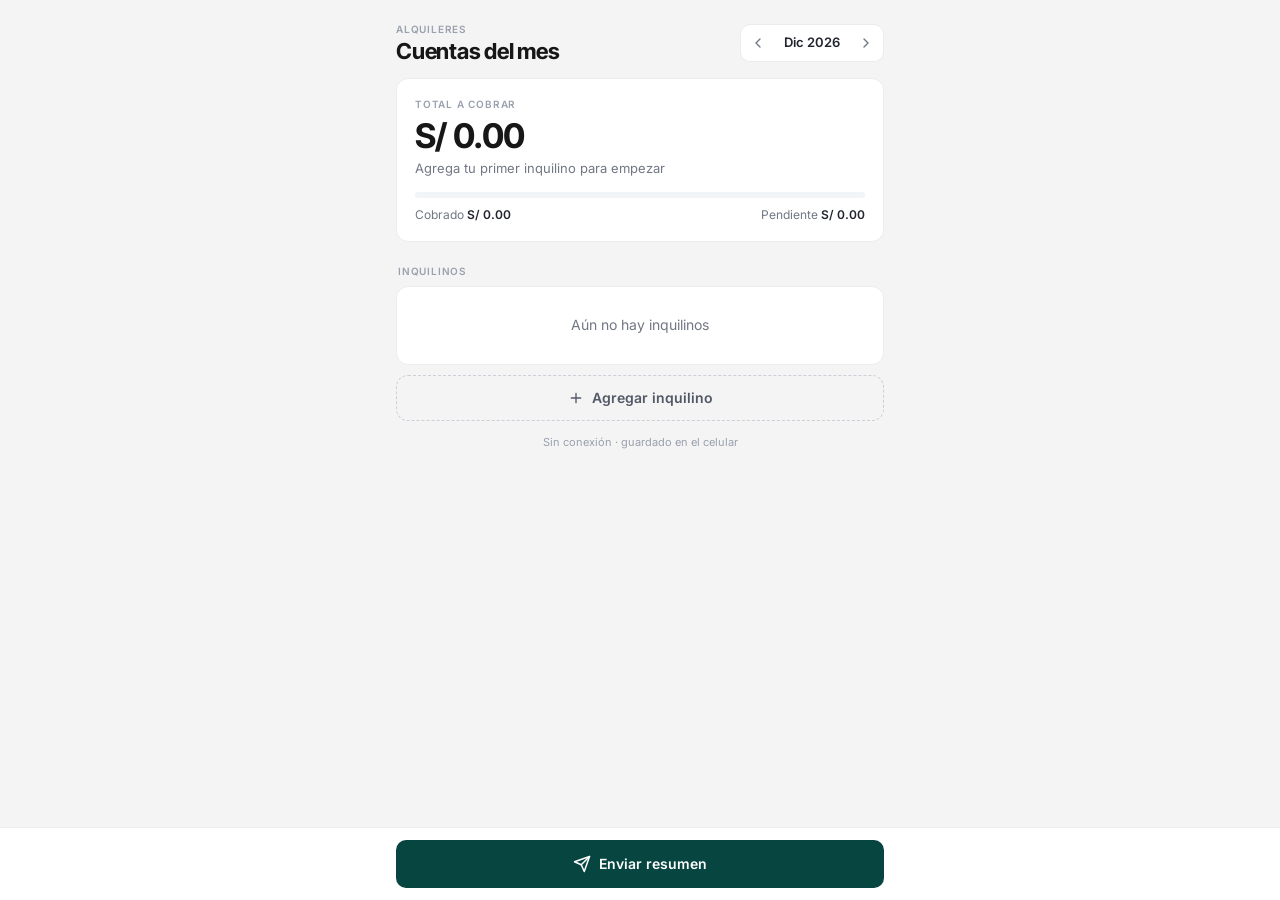
==== commit 96e8632d: "Demo cuentas: guarda en Supabase y suma lo que ya había en el celular Co-Authored-By: Claude Opus 5." ====
--- a/demos/cuentas-inquilinos/index.html
+++ b/demos/cuentas-inquilinos/index.html
@@ -93,6 +93,7 @@
   .pill.wait { background: var(--ink-100); color: var(--ink-500); }
   .empty { padding: 28px 16px; text-align: center; color: var(--ink-500); }
 
+  .nube { text-align: center; font-size: 11px; color: var(--ink-400); margin-top: 14px; }
   .ghost { width: 100%; margin-top: 10px; height: 46px; border: 1px dashed var(--ink-300); border-radius: 12px; background: transparent; color: var(--ink-600); font-weight: 600; display: flex; align-items: center; justify-content: center; gap: 8px; }
 
   /* Barra inferior */
@@ -193,6 +194,7 @@
     <svg width="16" height="16" viewBox="0 0 24 24" fill="none" stroke="currentColor" stroke-width="2" stroke-linecap="round"><path d="M12 5v14M5 12h14"/></svg>
     Agregar inquilino
   </button>
+  <div class="nube" id="nube">Conectando…</div>
 </div>
 
 <div class="bar">
@@ -276,7 +278,88 @@
 }
 function guardar() {
   try { localStorage.setItem(STORE_KEY, JSON.stringify(db)); } catch (e) {}
-}
+  if (!nubeLista) return;
+  clearTimeout(guardar._t);
+  pendiente = true;
+  estadoNube("Guardando…");
+  guardar._t = setTimeout(subir, 700);
+}
+
+// Nube (Supabase): una sola fila con todo el estado. El celular guarda una copia
+// local y la nube se sincroniza por detrás.
+const NUBE_URL = "https://htpxbdlpttqgwivzoocz.supabase.co/rest/v1/cuentas_alquiler";
+const NUBE_KEY = "sb_publishable_jQv9HPnFAzNPIAEQI15y3A_3TFlgmPi";
+const NUBE_ID = "principal";
+const NUBE_HEADERS = { apikey: NUBE_KEY, Authorization: "Bearer " + NUBE_KEY, "Content-Type": "application/json" };
+let nubeLista = false; // no subir nada hasta haber leído la nube
+let pendiente = false;
+
+const SYNC_KEY = STORE_KEY + "-sincronizado";
+
+function estadoNube(t) { $("nube").textContent = t; }
+
+// Une dos estados: agrega los inquilinos y meses que falten; si coinciden, gana la nube
+function combinar(nube, local) {
+  const out = { inquilinos: [...nube.inquilinos], meses: JSON.parse(JSON.stringify(nube.meses || {})) };
+  local.inquilinos.forEach(i => { if (!out.inquilinos.some(x => x.id === i.id)) out.inquilinos.push(i); });
+  Object.entries(local.meses || {}).forEach(([mes, regs]) => {
+    out.meses[mes] = { ...regs, ...(out.meses[mes] || {}) };
+  });
+  return out;
+}
+
+async function bajar() {
+  try {
+    const r = await fetch(`${NUBE_URL}?id=eq.${NUBE_ID}&select=data`, { headers: NUBE_HEADERS });
+    if (!r.ok) throw new Error(r.status);
+    const remoto = (await r.json())[0]?.data;
+    const tieneDatos = d => d && Array.isArray(d.inquilinos) && (d.inquilinos.length || Object.keys(d.meses || {}).length);
+    nubeLista = true;
+    // Primera vez en este celular: lo que ya había aquí se suma a la nube, no se pisa
+    let primeraVez = true;
+    try { primeraVez = !localStorage.getItem(SYNC_KEY); localStorage.setItem(SYNC_KEY, "1"); } catch (e) {}
+    if (primeraVez && tieneDatos(db)) {
+      try { localStorage.setItem(STORE_KEY + "-respaldo", JSON.stringify(db)); } catch (e) {}
+      db = tieneDatos(remoto) ? combinar(remoto, db) : db;
+      if (!editando) render();
+      guardar();
+    } else if (tieneDatos(remoto)) {
+      db = remoto;
+      try { localStorage.setItem(STORE_KEY, JSON.stringify(db)); } catch (e) {}
+      if (!editando) render();
+      estadoNube("Guardado en la nube");
+    } else if (tieneDatos(db)) {
+      guardar();
+    } else {
+      estadoNube("Guardado en la nube");
+    }
+  } catch (e) {
+    estadoNube("Sin conexión · guardado en el celular");
+  }
+}
+
+async function subir(keepalive) {
+  pendiente = false;
+  try {
+    const r = await fetch(NUBE_URL, {
+      method: "POST",
+      keepalive: !!keepalive,
+      headers: { ...NUBE_HEADERS, Prefer: "resolution=merge-duplicates,return=minimal" },
+      body: JSON.stringify({ id: NUBE_ID, data: db, updated_at: new Date().toISOString() }),
+    });
+    if (!r.ok) throw new Error(r.status);
+    if (!pendiente) estadoNube("Guardado en la nube");
+  } catch (e) {
+    pendiente = true;
+    estadoNube("Sin conexión · guardado en el celular");
+  }
+}
+
+window.addEventListener("online", () => { nubeLista ? (pendiente && subir()) : bajar(); });
+document.addEventListener("visibilitychange", () => {
+  if (document.visibilityState === "hidden" && pendiente && nubeLista) { clearTimeout(guardar._t); subir(true); }
+  if (document.visibilityState === "visible" && !pendiente && !editando) bajar();
+});
 
 function claveMes(d) { return d.getFullYear() + "-" + String(d.getMonth() + 1).padStart(2, "0"); }
 function mover(key, delta) {
@@ -501,6 +584,7 @@
 };
 
 render();
+bajar();
 </script>
 </body>
 </html>
